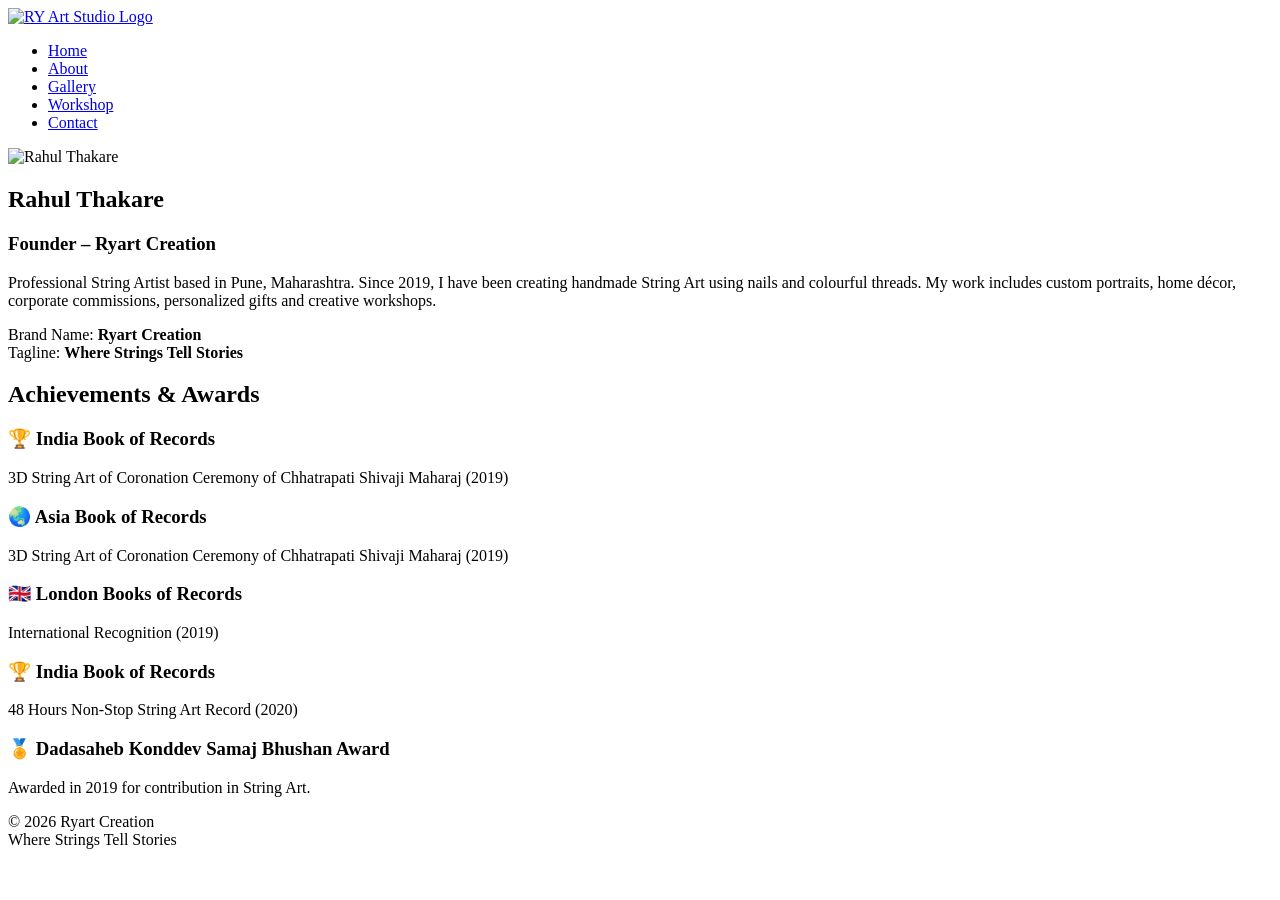
==== about.html @ 6159ca51 "Add files via upload Portfolio" ====
<!DOCTYPE html>
<html lang="en">

<head>

<meta charset="UTF-8">

<meta name="viewport" content="width=device-width, initial-scale=1.0">

<title>About | Ryart Creation</title>

<link rel="stylesheet" href="css/style.css">

<link rel="icon" type="image/png" href="images/favicon.png">

</head>

<body>

<nav>

<div class="logo">
    <a href="index.html">
        <img src="images/logo.png" alt="RY Art Studio Logo">
    </a>
</div>

<ul>

<li><a href="index.html">Home</a></li>

<li><a href="about.html">About</a></li>

<li><a href="gallery.html">Gallery</a></li>

<li><a href="workshop.html">Workshop</a></li>

<li><a href="contact.html">Contact</a></li>

</ul>

</nav>

<section class="about-page">

<div class="about-image">

<img src="images/rahul-about.jpg" alt="Rahul Thakare">

</div>

<div class="about-details">

<h1>Rahul Thakare</h1>

<h3>Founder – Ryart Creation</h3>

<p>

Professional String Artist based in Pune, Maharashtra.

Since 2019, I have been creating handmade String Art using nails and colourful threads.

My work includes custom portraits, home décor, corporate commissions,

personalized gifts and creative workshops.

</p>

<p>

Brand Name:
<strong>Ryart Creation</strong>

<br>

Tagline:

<strong>Where Strings Tell Stories</strong>

</p>

</div>

</section>

<section class="achievements">

<h2>Achievements & Awards</h2>

<div class="achievement-container">

<div class="achievement-card">

<h3>🏆 India Book of Records</h3>

<p>

3D String Art of Coronation Ceremony of Chhatrapati Shivaji Maharaj (2019)

</p>

</div>

<div class="achievement-card">

<h3>🌏 Asia Book of Records</h3>

<p>

3D String Art of Coronation Ceremony of Chhatrapati Shivaji Maharaj (2019)

</p>

</div>

<div class="achievement-card">

<h3>🇬🇧 London Books of Records</h3>

<p>

International Recognition (2019)

</p>

</div>

<div class="achievement-card">

<h3>🏆 India Book of Records</h3>

<p>

48 Hours Non-Stop String Art Record (2020)

</p>

</div>

<div class="achievement-card">

<h3>🏅 Dadasaheb Konddev Samaj Bhushan Award</h3>

<p>

Awarded in 2019 for contribution in String Art.

</p>

</div>

</div>

</section>

<footer class="footer">

<p>

© 2026 Ryart Creation

<br>

Where Strings Tell Stories

</p>

</footer>

</body>

</html>
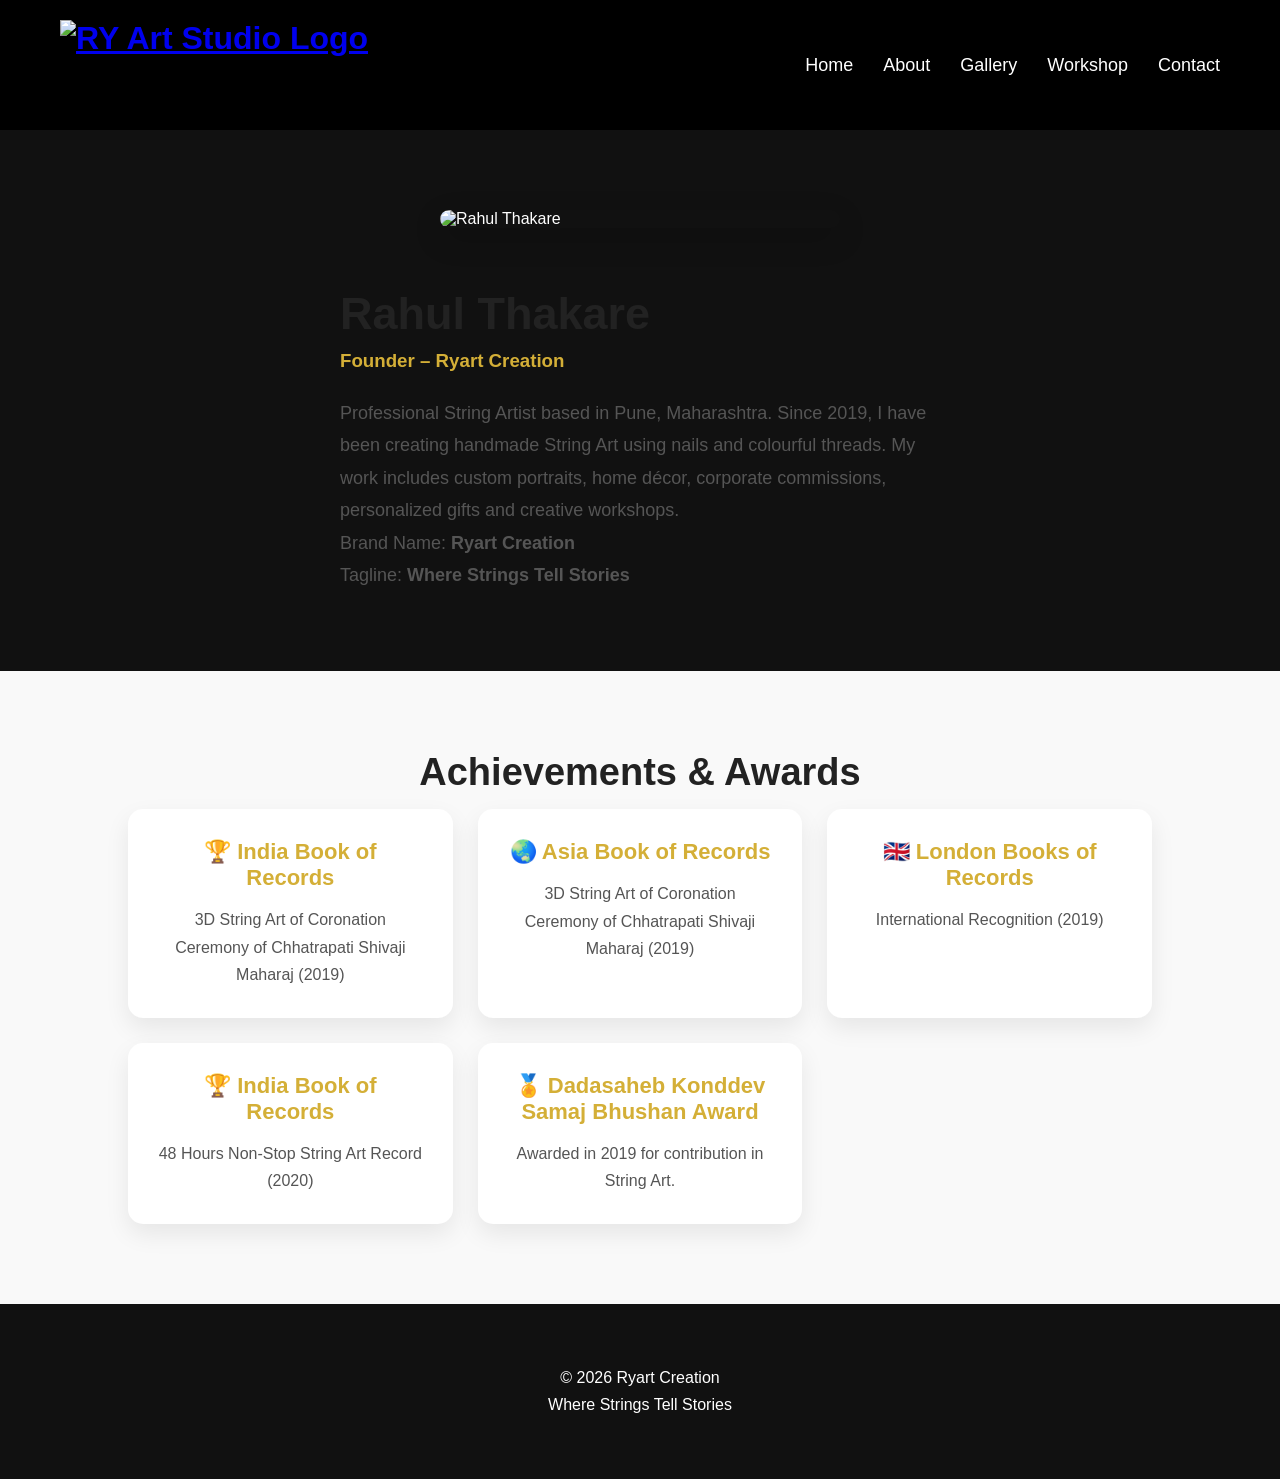
==== commit ea3359c2: "Update about.html" ====
--- a/about.html
+++ b/about.html
@@ -170,4 +170,4 @@
 
 </body>
 
-</html>+</html>
--- a/css/style.css
+++ b/css/style.css
@@ -0,0 +1,1207 @@
+/* RESET */
+*{
+    margin:0;
+    padding:0;
+    box-sizing:border-box;
+}
+
+/* BODY */
+body{
+    font-family: Arial, Helvetica, sans-serif;
+    background:#111;
+    color:#fff;
+}
+
+img{
+    max-width:100%;
+    height:auto;
+    display:block;
+}
+
+/* NAVBAR */
+nav{
+    display:flex;
+    justify-content:space-between;
+    align-items:center;
+    padding:20px 60px;
+    background:#000;
+}
+
+.logo{
+    font-size:32px;
+    font-weight:bold;
+    color:gold;
+}
+
+nav ul{
+    display:flex;
+    list-style:none;
+    gap:30px;
+}
+
+nav ul li a{
+    color:white;
+    text-decoration:none;
+    font-size:18px;
+    transition:0.3s;
+}
+
+nav ul li a:hover{
+    color:gold;
+}
+
+
+.btn{
+    display:inline-block;
+    padding:14px 35px;
+    margin:15px;
+    background:#ff9800;
+    color:white;
+    text-decoration:none;
+    border-radius:30px;
+    font-weight:bold;
+    transition:0.3s;
+}
+
+.btn:hover{
+    background:white;
+    color:#ff9800;
+}
+
+.btn2{
+    background:white;
+    color:#222;
+}
+
+.btn2:hover{
+    background:#ff9800;
+    color:white;
+
+}
+/* Gallery */
+
+.gallery{
+    padding:60px 8%;
+    background:#f8f8f8;
+    text-align:center;
+}
+
+.gallery h2{
+    font-size:36px;
+    margin-bottom:40px;
+    color:#222;
+}
+
+.gallery-container{
+    display:grid;
+    grid-template-columns:repeat(auto-fit,minmax(280px,1fr));
+    gap:25px;
+}
+
+.gallery-item{
+    overflow:hidden;
+    border-radius:12px;
+    box-shadow:0 5px 15px rgba(0,0,0,.2);
+}
+
+.gallery-item img{
+    width:100%;
+    height:320px;
+    object-fit:cover;
+    transition:.4s;
+}
+
+.gallery-item img:hover{
+    transform:scale(1.08);
+}
+.gallery-info{
+    padding:15px;
+    background:#fff;
+    text-align:center;
+}
+
+.gallery-info h3{
+    margin-bottom:8px;
+    color:#222;
+}
+
+.gallery-info p{
+    color:#666;
+    font-size:15px;
+}
+/* Why Choose Us */
+
+.why-us{
+    padding:70px 8%;
+    background:#f8f8f8;
+    text-align:center;
+}
+
+.why-us h2{
+    font-size:38px;
+    margin-bottom:40px;
+    color:#222;
+}
+
+.why-container{
+    display:grid;
+    grid-template-columns:repeat(auto-fit,minmax(250px,1fr));
+    gap:25px;
+}
+
+.why-box{
+    background:#fff;
+    padding:30px 20px;
+    border-radius:15px;
+    box-shadow:0 5px 15px rgba(0,0,0,0.15);
+    transition:.3s;
+}
+
+.why-box:hover{
+    transform:translateY(-8px);
+}
+
+.why-box h3{
+    margin-bottom:15px;
+    color:#d4a017;
+}
+
+.why-box p{
+    color:#555;
+    line-height:1.6;
+}
+
+/* CONTACT SECTION */
+
+.contact{
+    padding:80px 10%;
+    background:#111827;
+    color:white;
+}
+
+.contact h2{
+    text-align:center;
+    font-size:42px;
+    margin-bottom:20px;
+}
+
+.contact> .container>p{
+    text-align:center;
+    max-width:700px;
+    margin:auto;
+    margin-bottom:50px;
+    color:#ddd;
+}
+
+.contact-container{
+    display:grid;
+    grid-template-columns:1fr 1fr;
+    gap:50px;
+}
+
+.contact-info h3{
+    font-size:30px;
+    margin-bottom:25px;
+    color:#f4b942;
+}
+
+.contact-info p{
+    margin:18px 0;
+    font-size:18px;
+}
+
+.contact-form input,
+.contact-form textarea{
+
+    width:100%;
+    padding:15px;
+    margin-bottom:20px;
+    border:none;
+    border-radius:8px;
+    font-size:16px;
+}
+
+.contact-form textarea{
+    resize:none;
+}
+
+.contact-form button{
+
+    background:#f4b942;
+    color:white;
+    border:none;
+    padding:15px 35px;
+    border-radius:30px;
+    font-size:18px;
+    cursor:pointer;
+    transition:.4s;
+
+}
+
+.contact-form button:hover{
+
+    background:white;
+    color:#111;
+
+}
+
+/* ABOUT SECTION */
+
+.about{
+    padding:80px 10%;
+    background:#f8f8f8;
+    text-align:center;
+}
+
+.about h2{
+    font-size:36px;
+    color:#222;
+    margin-bottom:25px;
+}
+
+.about p{
+    max-width:900px;
+    margin:auto;
+    font-size:18px;
+    line-height:1.8;
+    color:#555;
+}
+
+/* WhatsApp Floating Button */
+
+.whatsapp-float{
+
+    position:fixed;
+
+    width:60px;
+
+    height:60px;
+
+    bottom:25px;
+
+    right:25px;
+
+    z-index:999;
+
+}
+
+.whatsapp-float img{
+
+    width:100%;
+
+    border-radius:50%;
+
+    box-shadow:0 4px 10px rgba(0,0,0,.3);
+
+    transition:.3s;
+
+}
+
+.whatsapp-float img:hover{
+
+    transform:scale(1.1);
+
+}
+/* ===== LIGHTBOX ===== */
+
+.lightbox{
+    display:none;
+    position:fixed;
+    top:0;
+    left:0;
+    width:100%;
+    height:100%;
+    background:rgba(0,0,0,0.9);
+    justify-content:center;
+    align-items:center;
+    z-index:9999;
+}
+
+.lightbox-content{
+    max-width:90%;
+    max-height:85%;
+    border-radius:10px;
+}
+
+.gallery-item img{
+    cursor:pointer;
+}
+
+/* Close Button */
+
+.close{
+    position:absolute;
+    top:20px;
+    right:30px;
+    color:white;
+    font-size:45px;
+    cursor:pointer;
+    font-weight:bold;
+}
+
+/* Next & Previous */
+
+.prev,
+.next{
+    position:absolute;
+    top:50%;
+    transform:translateY(-50%);
+    color:white;
+    font-size:50px;
+    font-weight:bold;
+    cursor:pointer;
+    padding:15px;
+    user-select:none;
+}
+
+.prev{
+    left:20px;
+}
+
+.next{
+    right:20px;
+}
+
+.prev:hover,
+.next:hover,
+.close:hover{
+    color:#FFD700;
+}
+/* ===== FOOTER ===== */
+
+.footer{
+    background:#111;
+    color:#fff;
+    padding:50px 20px;
+    text-align:center;
+}
+
+.footer h2{
+    color:#FFD700;
+    margin-bottom:10px;
+}
+
+.footer p{
+    margin:10px 0;
+    line-height:1.7;
+}
+
+.footer-contact a{
+    color:#fff;
+    text-decoration:none;
+}
+
+.footer-social{
+    margin:25px 0;
+}
+
+.footer-social a{
+    color:#FFD700;
+    text-decoration:none;
+    margin:0 12px;
+    font-weight:bold;
+    transition:0.3s;
+}
+
+.footer-social a:hover{
+    color:#ffffff;
+}
+
+.footer hr{
+    border:0;
+    height:1px;
+    background:#444;
+    margin:25px auto;
+    width:80%;
+}
+
+.copyright{
+    font-size:14px;
+    color:#bbb;
+}
+/* =========================
+   HERO SLIDER
+========================= */
+
+.hero{
+    position:relative;
+    width:100%;
+    height:100vh;
+    overflow:hidden;
+}
+
+.slides{
+    width:100%;
+    height:100%;
+    position:absolute;
+}
+
+.slide{
+    position:absolute;
+    width:100%;
+    height:100%;
+    object-fit:cover;
+    opacity:0;
+    transition:opacity 1s ease-in-out;
+}
+
+.slide.active{
+    opacity:1;
+}
+
+.hero-overlay{
+    position:absolute;
+    top:0;
+    left:0;
+    width:100%;
+    height:100%;
+    background:rgba(0,0,0,0.45);
+}
+
+.hero-content{
+    position:relative;
+    z-index:2;
+    height:100%;
+    display:flex;
+    flex-direction:column;
+    justify-content:center;
+    align-items:center;
+    text-align:center;
+    color:#fff;
+    padding:20px;
+}
+
+.hero-content h1{
+    font-size:55px;
+    margin-bottom:20px;
+}
+
+.hero-content p{
+    font-size:22px;
+    max-width:700px;
+    margin-bottom:35px;
+    line-height:1.6;
+}
+
+.hero-content .btn{
+    display:inline-block;
+    padding:14px 32px;
+    margin:10px;
+    background:#FFD700;
+    color:#000;
+    text-decoration:none;
+    border-radius:30px;
+    font-weight:bold;
+    transition:0.3s;
+}
+
+.hero-content .btn:hover{
+    background:#fff;
+    transform:scale(1.05);
+}
+
+.btn2{
+    background:transparent !important;
+    border:2px solid #FFD700;
+    color:#FFD700 !important;
+}
+
+.btn2:hover{
+    background:#FFD700 !important;
+    color:#000 !important;
+}
+
+@media(max-width:768px){
+
+    .hero-content h1{
+        font-size:36px;
+    }
+
+    .hero-content p{
+        font-size:18px;
+    }
+
+}
+/* =========================
+   TESTIMONIALS
+========================= */
+
+.testimonials{
+    padding:80px 10%;
+    background:#f8f8f8;
+    text-align:center;
+}
+
+.testimonials h2{
+    font-size:38px;
+    color:#222;
+    margin-bottom:50px;
+}
+
+.testimonial-container{
+    display:grid;
+    grid-template-columns:repeat(auto-fit,minmax(280px,1fr));
+    gap:30px;
+}
+
+.testimonial-card{
+    background:#fff;
+    padding:30px;
+    border-radius:15px;
+    box-shadow:0 5px 15px rgba(0,0,0,0.1);
+    transition:0.3s;
+}
+
+.testimonial-card:hover{
+    transform:translateY(-10px);
+}
+
+.testimonial-card p{
+    font-size:17px;
+    line-height:1.8;
+    color:#555;
+}
+
+.testimonial-card h3{
+    margin-top:20px;
+    color:#b8860b;
+}
+
+/*==========================
+   ACHIEVEMENTS SECTION
+==========================*/
+
+.achievements{
+    padding:80px 10%;
+    background:#f9f9f9;
+    text-align:center;
+}
+
+.achievements h2{
+    font-size:38px;
+    color:#222;
+    margin-bottom:15px;
+}
+
+.achievement-text{
+    color:#666;
+    font-size:18px;
+    margin-bottom:45px;
+}
+
+.achievement-container{
+    display:grid;
+    grid-template-columns:repeat(auto-fit,minmax(280px,1fr));
+    gap:25px;
+}
+
+.achievement-card{
+    background:#fff;
+    padding:30px;
+    border-radius:15px;
+    box-shadow:0 10px 25px rgba(0,0,0,.08);
+    transition:.3s;
+}
+
+.achievement-card:hover{
+    transform:translateY(-8px);
+}
+
+.achievement-card h3{
+    color:#d4af37;
+    margin-bottom:15px;
+    font-size:22px;
+}
+
+.achievement-card p{
+    color:#555;
+    line-height:1.7;
+}
+/* ABOUT PAGE */
+
+.about-page{
+
+display:flex;
+
+justify-content:center;
+
+align-items:center;
+
+gap:60px;
+
+padding:80px 10%;
+
+flex-wrap:wrap;
+
+}
+
+.about-image img{
+
+width:400px;
+
+border-radius:20px;
+
+box-shadow:0 10px 30px rgba(0,0,0,.2);
+
+}
+
+.about-details{
+
+max-width:600px;
+
+}
+
+.about-details h1{
+
+font-size:45px;
+
+color:#222;
+
+margin-bottom:10px;
+
+}
+
+.about-details h3{
+
+color:#d4af37;
+
+margin-bottom:25px;
+
+}
+
+.about-details p{
+
+font-size:18px;
+
+line-height:1.8;
+
+color:#555;
+
+}
+/*=========================================
+    SERVICES & WORKSHOPS PAGE
+=========================================*/
+
+/* Banner */
+
+.page-banner{
+    background:linear-gradient(rgba(0,0,0,.65),rgba(0,0,0,.65)),
+    url("../images/hero2.jpg") center/cover;
+    padding:120px 20px;
+    text-align:center;
+    color:#fff;
+}
+
+.page-banner h1{
+    font-size:48px;
+    margin-bottom:15px;
+}
+
+.page-banner p{
+    font-size:20px;
+    max-width:800px;
+    margin:auto;
+    line-height:1.7;
+}
+
+/* Services */
+
+.services{
+    padding:80px 10%;
+    background:#f9f9f9;
+    text-align:center;
+}
+
+.services h2{
+    font-size:40px;
+    color:#222;
+    margin-bottom:15px;
+}
+
+.service-text{
+    max-width:800px;
+    margin:0 auto 50px;
+    color:#666;
+    font-size:18px;
+    line-height:1.8;
+}
+
+.service-container{
+    display:grid;
+    grid-template-columns:repeat(auto-fit,minmax(280px,1fr));
+    gap:30px;
+}
+
+.service-box{
+    background:#fff;
+    padding:30px;
+    border-radius:15px;
+    box-shadow:0 10px 25px rgba(0,0,0,.08);
+    transition:.35s;
+}
+
+.service-box:hover{
+    transform:translateY(-10px);
+    box-shadow:0 18px 35px rgba(0,0,0,.18);
+}
+
+.service-box h3{
+    color:#d4af37;
+    margin-bottom:15px;
+    font-size:24px;
+}
+
+.service-box p{
+    color:#555;
+    line-height:1.8;
+}
+
+/* Workshop */
+
+.workshop{
+    padding:80px 10%;
+    background:#fff;
+    text-align:center;
+}
+
+.workshop h2{
+    font-size:40px;
+    color:#222;
+    margin-bottom:15px;
+}
+
+.workshop-text{
+    max-width:800px;
+    margin:0 auto 50px;
+    color:#666;
+    font-size:18px;
+    line-height:1.8;
+}
+
+.workshop-container{
+    display:grid;
+    grid-template-columns:repeat(auto-fit,minmax(260px,1fr));
+    gap:30px;
+}
+
+.workshop-card{
+    background:#f9f9f9;
+    padding:30px;
+    border-radius:15px;
+    box-shadow:0 8px 20px rgba(0,0,0,.08);
+    transition:.35s;
+}
+
+.workshop-card:hover{
+    transform:translateY(-10px);
+    background:#d4af37;
+    color:#fff;
+}
+
+.workshop-card:hover h3,
+.workshop-card:hover p{
+    color:#fff;
+}
+
+.workshop-card h3{
+    margin-bottom:15px;
+    color:#222;
+}
+
+.workshop-card p{
+    color:#666;
+    line-height:1.7;
+}
+
+.workshop-btn{
+    display:inline-block;
+    margin-top:50px;
+    background:#d4af37;
+    color:#fff;
+    padding:15px 35px;
+    text-decoration:none;
+    border-radius:50px;
+    transition:.3s;
+    font-weight:bold;
+}
+
+.workshop-btn:hover{
+    background:#222;
+}
+
+/* Mobile */
+
+@media(max-width:768px){
+
+.page-banner h1{
+    font-size:34px;
+}
+
+.page-banner p{
+    font-size:16px;
+}
+
+.services h2,
+.workshop h2{
+    font-size:30px;
+}
+
+}
+/* ==========================
+   CONTACT PAGE
+========================== */
+
+.contact-page{
+    padding:60px 8%;
+    display:grid;
+    grid-template-columns:1fr 1fr;
+    gap:30px;
+    align-items:start;
+    background:#f9f9f9;
+}
+
+.contact-info,
+.contact-form{
+    background:#fff;
+    padding:25px;
+    border-radius:15px;
+    box-shadow:0 10px 25px rgba(0,0,0,.08);
+    height:fit-content;
+}
+
+.contact-info h2,
+.contact-form h2{
+    margin-bottom:25px;
+    color:#222;
+}
+
+.contact-info p{
+    margin-bottom:18px;
+    line-height:1.7;
+    color:#555;
+}
+
+.contact-form form{
+    display:flex;
+    flex-direction:column;
+    gap:15px;
+}
+
+.contact-form input,
+.contact-form textarea{
+    width:100%;
+    padding:15px;
+    border:1px solid #ddd;
+    border-radius:8px;
+    font-size:16px;
+    box-sizing:border-box;
+}
+
+.contact-form textarea{
+    min-height:100px;
+    resize:vertical;
+}
+
+.contact-form button{
+    background:#d4af37;
+    color:#fff;
+    padding:15px;
+    border:none;
+    border-radius:8px;
+    font-size:18px;
+    cursor:pointer;
+    transition:.3s;
+}
+
+.contact-form button:hover{
+    background:#222;
+}
+
+/* ==========================
+   SOCIAL ICONS
+========================== */
+
+.social-icons{
+    margin-top:25px;
+    display:flex;
+    gap:15px;
+}
+
+.social-icons a{
+    width:50px;
+    height:50px;
+    background:#d4af37;
+    color:#fff;
+    display:flex;
+    justify-content:center;
+    align-items:center;
+    border-radius:50%;
+    font-size:20px;
+    text-decoration:none;
+    transition:.3s;
+}
+
+.social-icons a:hover{
+    background:#222;
+    transform:translateY(-5px);
+}
+
+/* ==========================
+   MAP
+========================== */
+
+.map-section{
+    padding:60px 8%;
+    background:#fff;
+    text-align:center;
+}
+
+.map-section h2{
+    margin-bottom:25px;
+    font-size:35px;
+}
+
+/* ==========================
+   WHATSAPP
+========================== */
+
+.whatsapp-float{
+    position:fixed;
+    bottom:25px;
+    right:25px;
+    width:60px;
+    height:60px;
+    background:#25D366;
+    color:#fff;
+    border-radius:50%;
+    display:flex;
+    justify-content:center;
+    align-items:center;
+    font-size:30px;
+    text-decoration:none;
+    box-shadow:0 10px 20px rgba(0,0,0,.25);
+    z-index:999;
+    transition:.3s;
+}
+
+.whatsapp-float:hover{
+    transform:scale(1.1);
+}
+
+/* ==========================
+   MOBILE
+========================== */
+
+@media(max-width:768px){
+
+.contact-page{
+    grid-template-columns:1fr;
+}
+
+}
+/* ===== LOGO ===== */
+
+.logo{
+    display:flex;
+    align-items:center;
+}
+
+.logo img{
+    height:90px;
+    width:auto;
+    display:block;
+    transition:0.3s ease;
+}
+
+.logo img:hover{
+    transform:scale(1.05);
+}
+/* ===== Mobile Navigation ===== */
+
+.menu-toggle{
+    display:none;
+    flex-direction:column;
+    cursor:pointer;
+}
+
+.menu-toggle span{
+    width:28px;
+    height:3px;
+    background:#fff;
+    margin:4px 0;
+    transition:0.3s;
+}
+
+.nav-links{
+    display:flex;
+    list-style:none;
+    gap:25px;
+    margin-left:auto;
+}
+
+@media(max-width:768px){
+
+nav{
+    position:relative;
+}
+
+.menu-toggle{
+    display:flex;
+}
+
+.nav-links{
+    display:flex;
+    flex-direction:column;
+    position:absolute;
+    top:100%;
+    left:0;
+    width:100%;
+    background:#111;
+    text-align:center;
+
+    max-height:0;
+    overflow:hidden;
+
+    transition:max-height .4s ease;
+}
+
+.nav-links.active{
+    max-height:500px;
+
+}
+
+.nav-links.active{
+    max-height:400px;
+}
+
+.nav-links li{
+    padding:15px 0;
+}
+
+}
+    
+    /* ===================================
+   MOBILE RESPONSIVE
+=================================== */
+
+@media screen and (max-width:768px){
+
+    /* Navbar */
+    nav{
+        padding:15px 20px;
+    }
+
+    .logo img{
+        height:60px;
+    }
+
+    /* Hero */
+    .hero{
+        height:85vh;
+    }
+
+    .hero-content{
+        padding:20px;
+    }
+
+    .hero-content h1{
+        font-size:32px;
+        line-height:1.2;
+    }
+
+    .hero-content p{
+        font-size:16px;
+        line-height:1.6;
+    }
+
+    .btn{
+        display:block;
+        width:100%;
+        max-width:260px;
+        margin:10px auto;
+        text-align:center;
+    }
+
+    /* Sections */
+
+    .about,
+    .gallery,
+    .services,
+    .workshop,
+    .contact,
+    .testimonials,
+    .achievements{
+        padding:60px 20px;
+    }
+
+    /* Grid */
+
+    .gallery-container,
+    .why-container,
+    .service-container,
+    .workshop-container,
+    .testimonial-container,
+    .achievement-container{
+        grid-template-columns:1fr;
+    }
+
+    /* Contact */
+
+    .contact-container,
+    .contact-page{
+        grid-template-columns:1fr;
+    }
+
+    iframe{
+        width:100%;
+        height:300px;
+    }
+
+    /* Footer */
+
+    .footer{
+        padding:40px 20px;
+    }
+
+    .footer-social{
+        display:flex;
+        justify-content:center;
+        flex-wrap:wrap;
+        gap:15px;
+    }
+
+}
+
+/* ==========================
+   MOBILE HERO
+========================== */
+
+@media (max-width:768px){
+
+    .hero{
+        height:80vh;
+    }
+
+    .hero-content{
+        padding:20px;
+    }
+
+    .hero-content h1{
+        font-size:30px;
+        line-height:1.3;
+        margin-bottom:15px;
+    }
+
+    .hero-content p{
+        font-size:16px;
+        line-height:1.6;
+        margin-bottom:25px;
+    }
+
+    .hero-content .btn{
+        display:block;
+        width:220px;
+        margin:10px auto;
+    }
+
+}
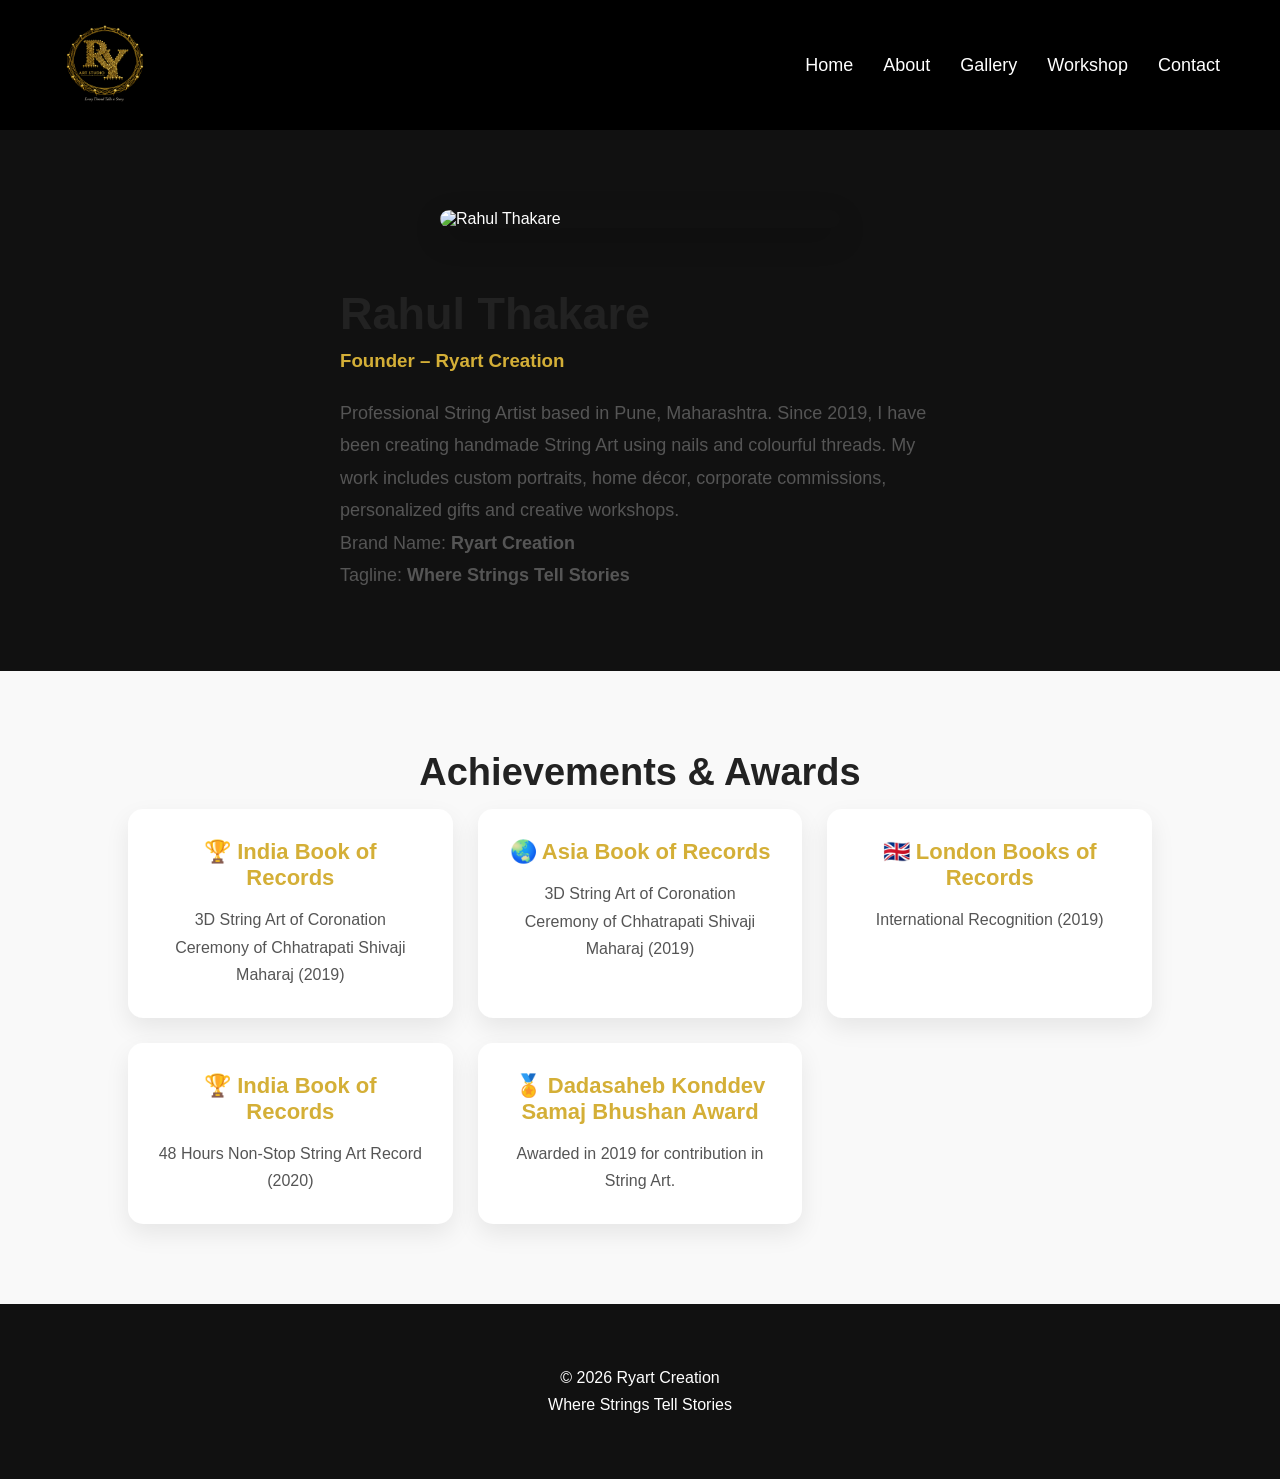
==== commit 59dd8cf1: "Update about.html" ====
--- a/about.html
+++ b/about.html
@@ -21,7 +21,7 @@
 
 <div class="logo">
     <a href="index.html">
-        <img src="images/logo.png" alt="RY Art Studio Logo">
+        <img src="logo.png" alt="RY Art Studio Logo">
     </a>
 </div>
 
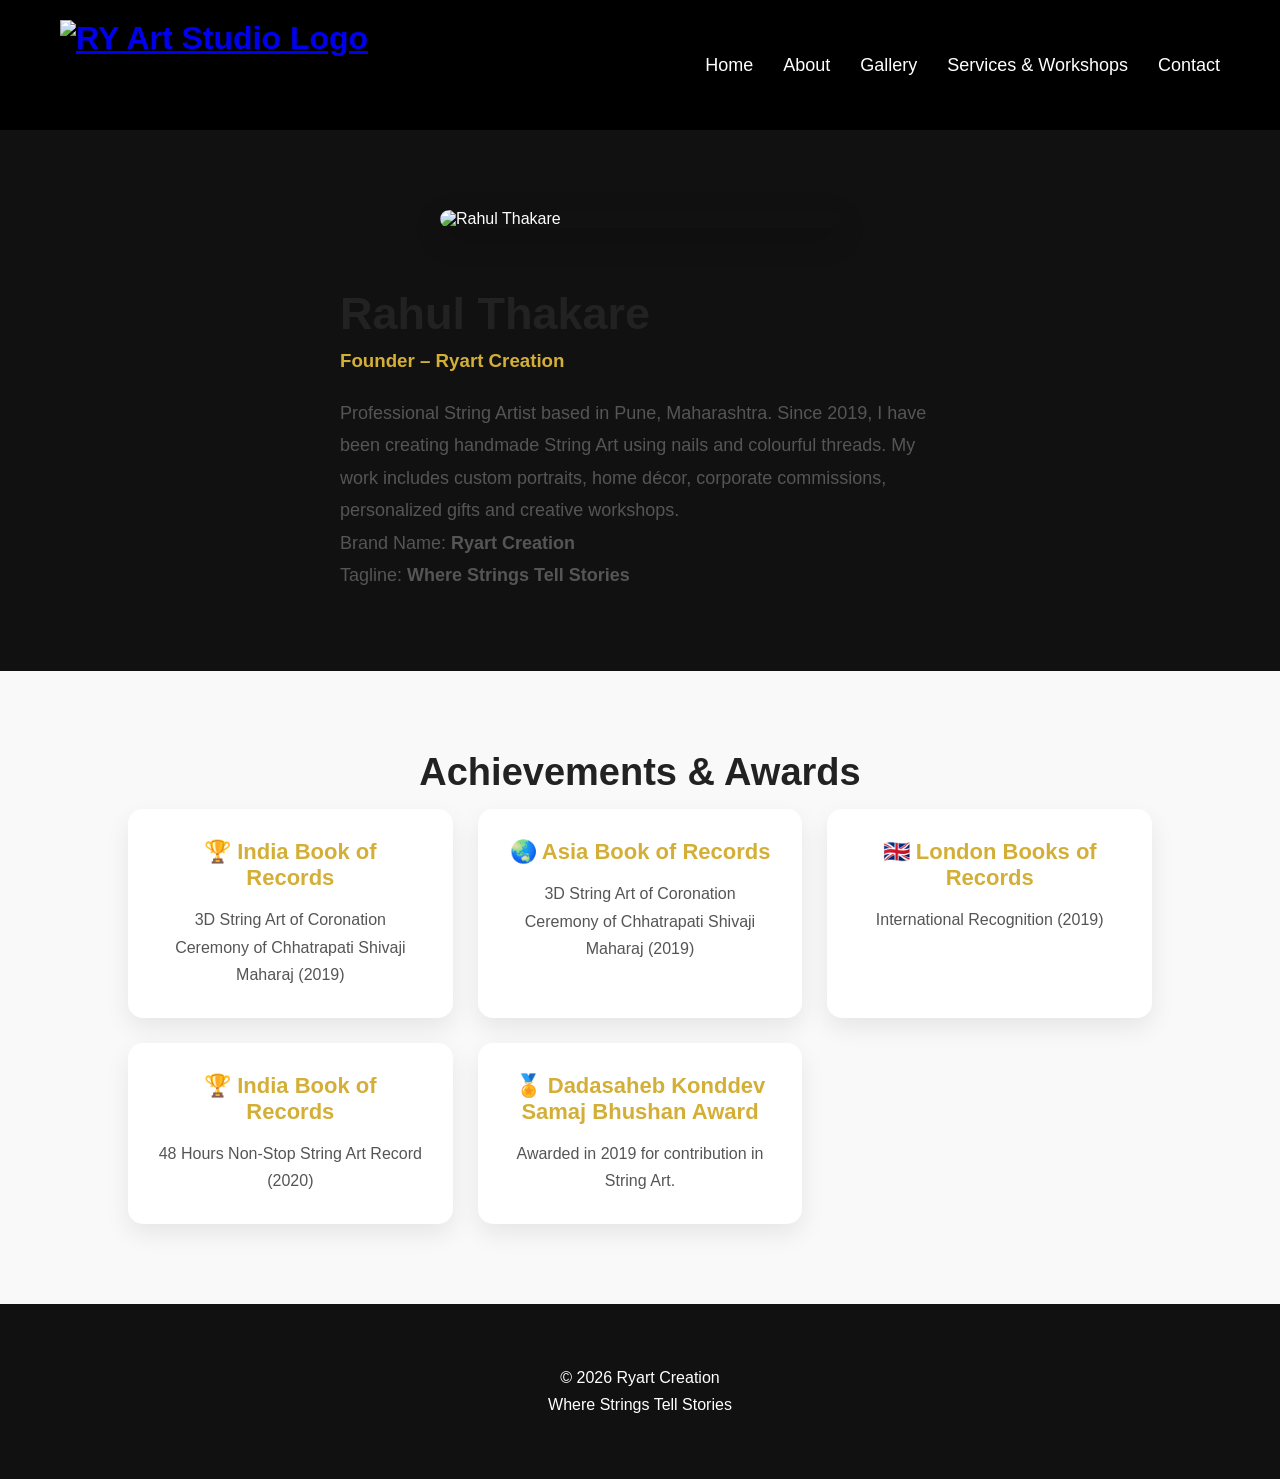
==== commit a3ef6905: "Update about.html" ====
--- a/about.html
+++ b/about.html
@@ -21,11 +21,17 @@
 
 <div class="logo">
     <a href="index.html">
-        <img src="logo.png" alt="RY Art Studio Logo">
+        <img src="images/logo.png" alt="RY Art Studio Logo">
     </a>
 </div>
 
-<ul>
+<div class="hamburger" onclick="document.getElementById('navMenu').classList.toggle('active')">
+    <span></span>
+    <span></span>
+    <span></span>
+</div>
+
+<ul id="navMenu">
 
 <li><a href="index.html">Home</a></li>
 
@@ -33,7 +39,7 @@
 
 <li><a href="gallery.html">Gallery</a></li>
 
-<li><a href="workshop.html">Workshop</a></li>
+<li><a href="services.html">Services & Workshops</a></li>
 
 <li><a href="contact.html">Contact</a></li>
 
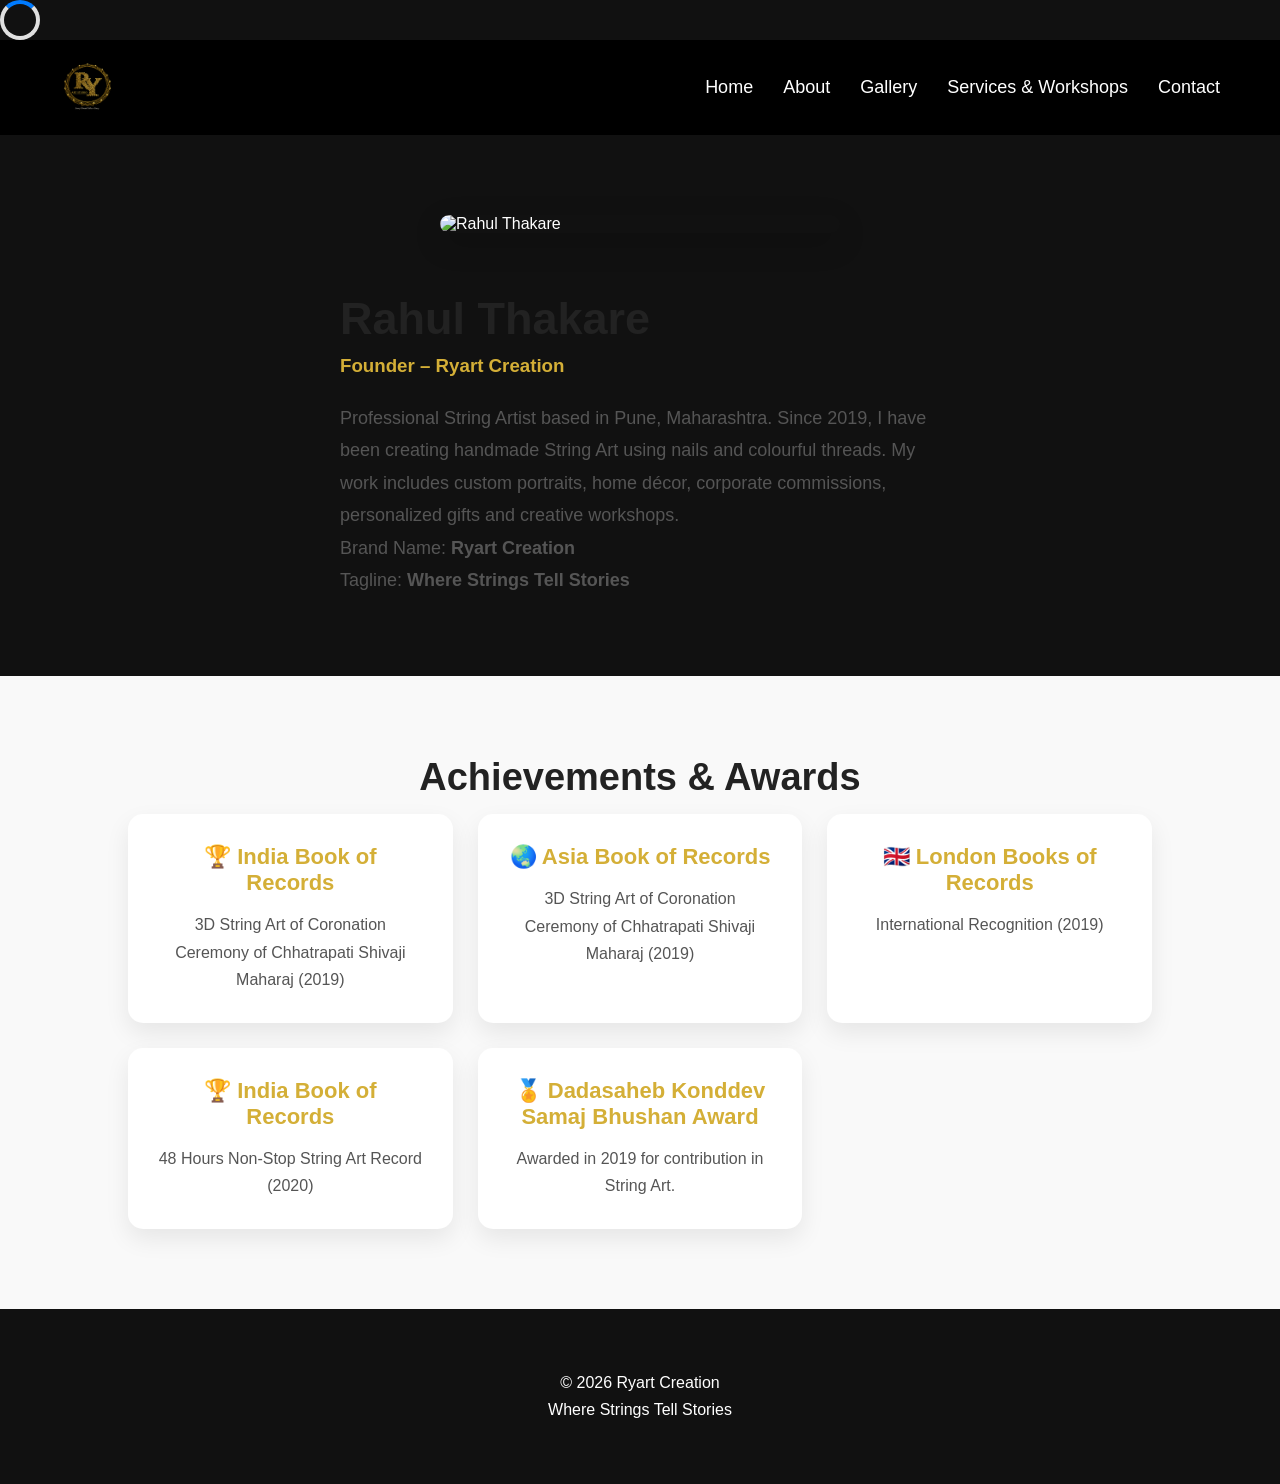
==== commit 5dff645d: "Update about.html" ====
--- a/about.html
+++ b/about.html
@@ -16,7 +16,7 @@
 </head>
 
 <body>
-
+<div class="throbber"></div>
 <nav>
 
 <div class="logo">
--- a/css/style.css
+++ b/css/style.css
@@ -25,12 +25,6 @@
     align-items:center;
     padding:20px 60px;
     background:#000;
-}
-
-.logo{
-    font-size:32px;
-    font-weight:bold;
-    color:gold;
 }
 
 nav ul{
@@ -434,10 +428,14 @@
     width:100%;
     height:100%;
     position:absolute;
+    top:0;
+    left:0;
 }
 
 .slide{
     position:absolute;
+    top:0;
+    left:0;
     width:100%;
     height:100%;
     object-fit:cover;
@@ -1007,8 +1005,9 @@
 }
 
 .logo img{
-    height:90px;
+    height:55px;
     width:auto;
+    max-width:220px;
     display:block;
     transition:0.3s ease;
 }
@@ -1092,7 +1091,8 @@
     }
 
     .logo img{
-        height:60px;
+        height:40px;
+        max-width:160px;
     }
 
     /* Hero */
@@ -1205,3 +1205,17 @@
     }
 
 }
+
+.throbber {
+  width: 40px;
+  height: 40px;
+  border: 4px solid #e0e0e0;
+  border-top: 4px solid #007bff;
+  border-radius: 50%;
+  animation: spin 1s linear infinite;
+}
+
+@keyframes spin {
+  0% { transform: rotate(0deg); }
+  100% { transform: rotate(360deg); }
+}
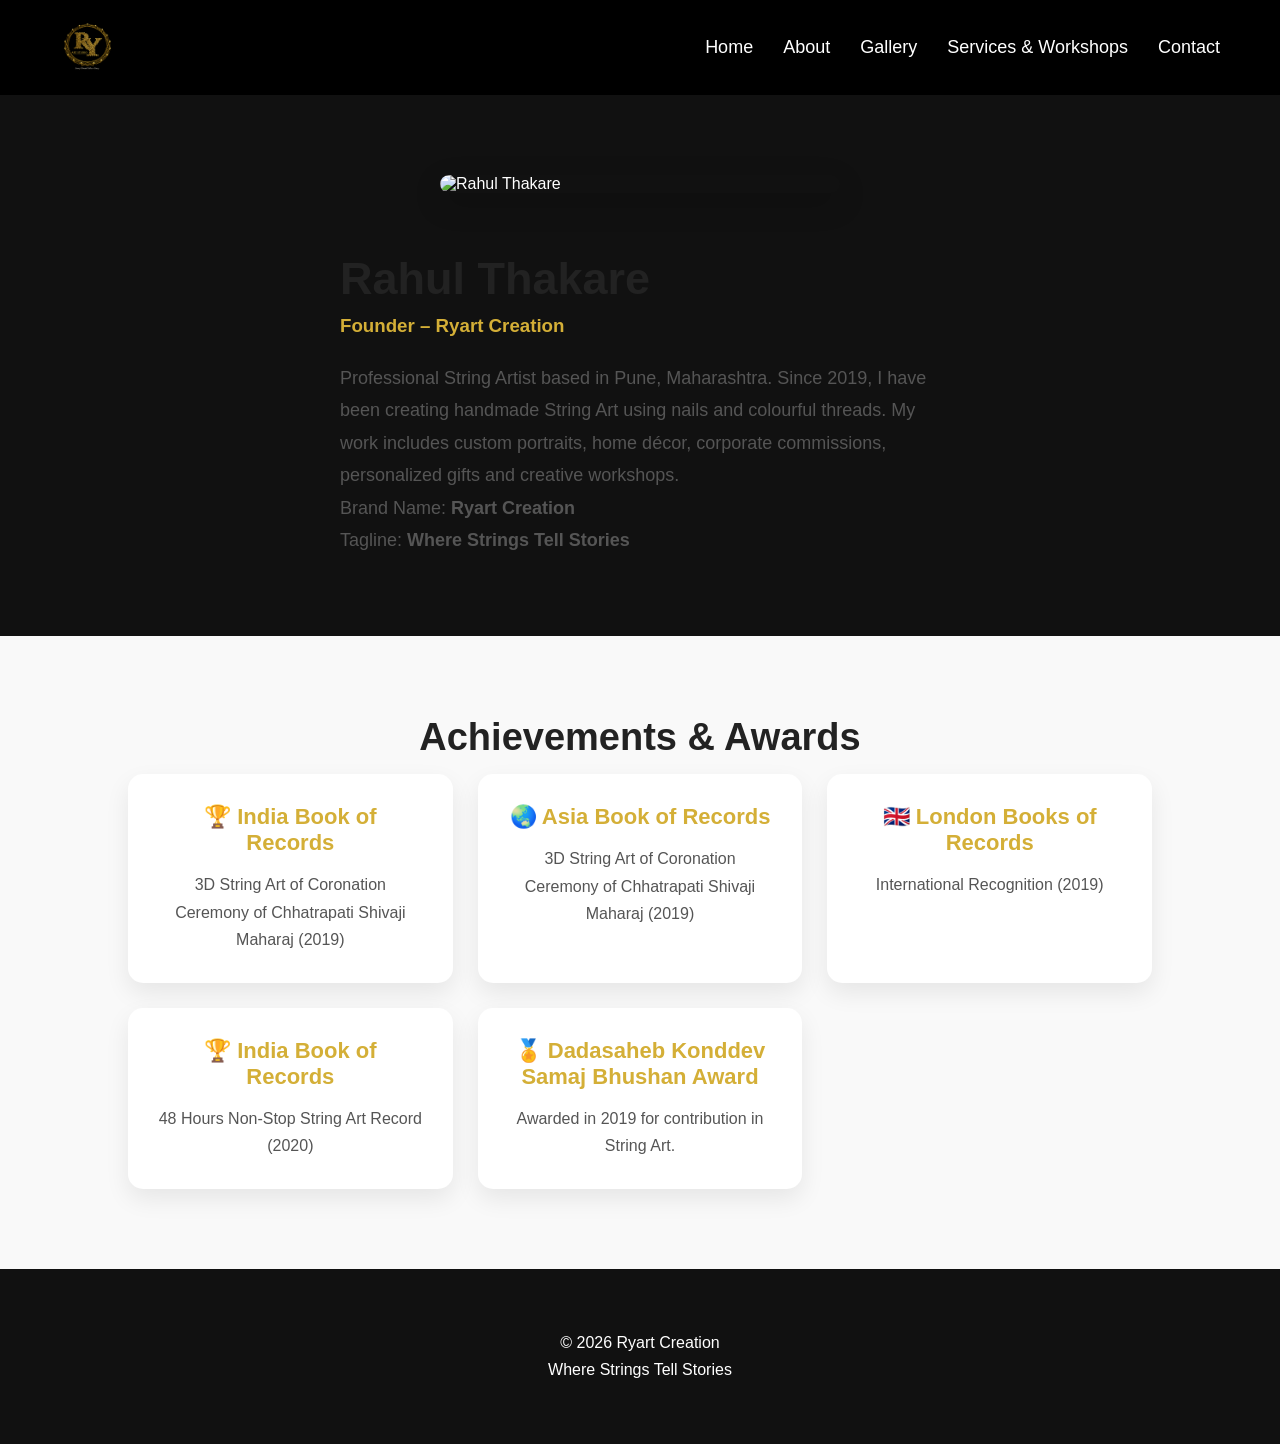
==== commit 21183735: "Update about.html" ====
--- a/about.html
+++ b/about.html
@@ -16,7 +16,7 @@
 </head>
 
 <body>
-<div class="throbber"></div>
+
 <nav>
 
 <div class="logo">
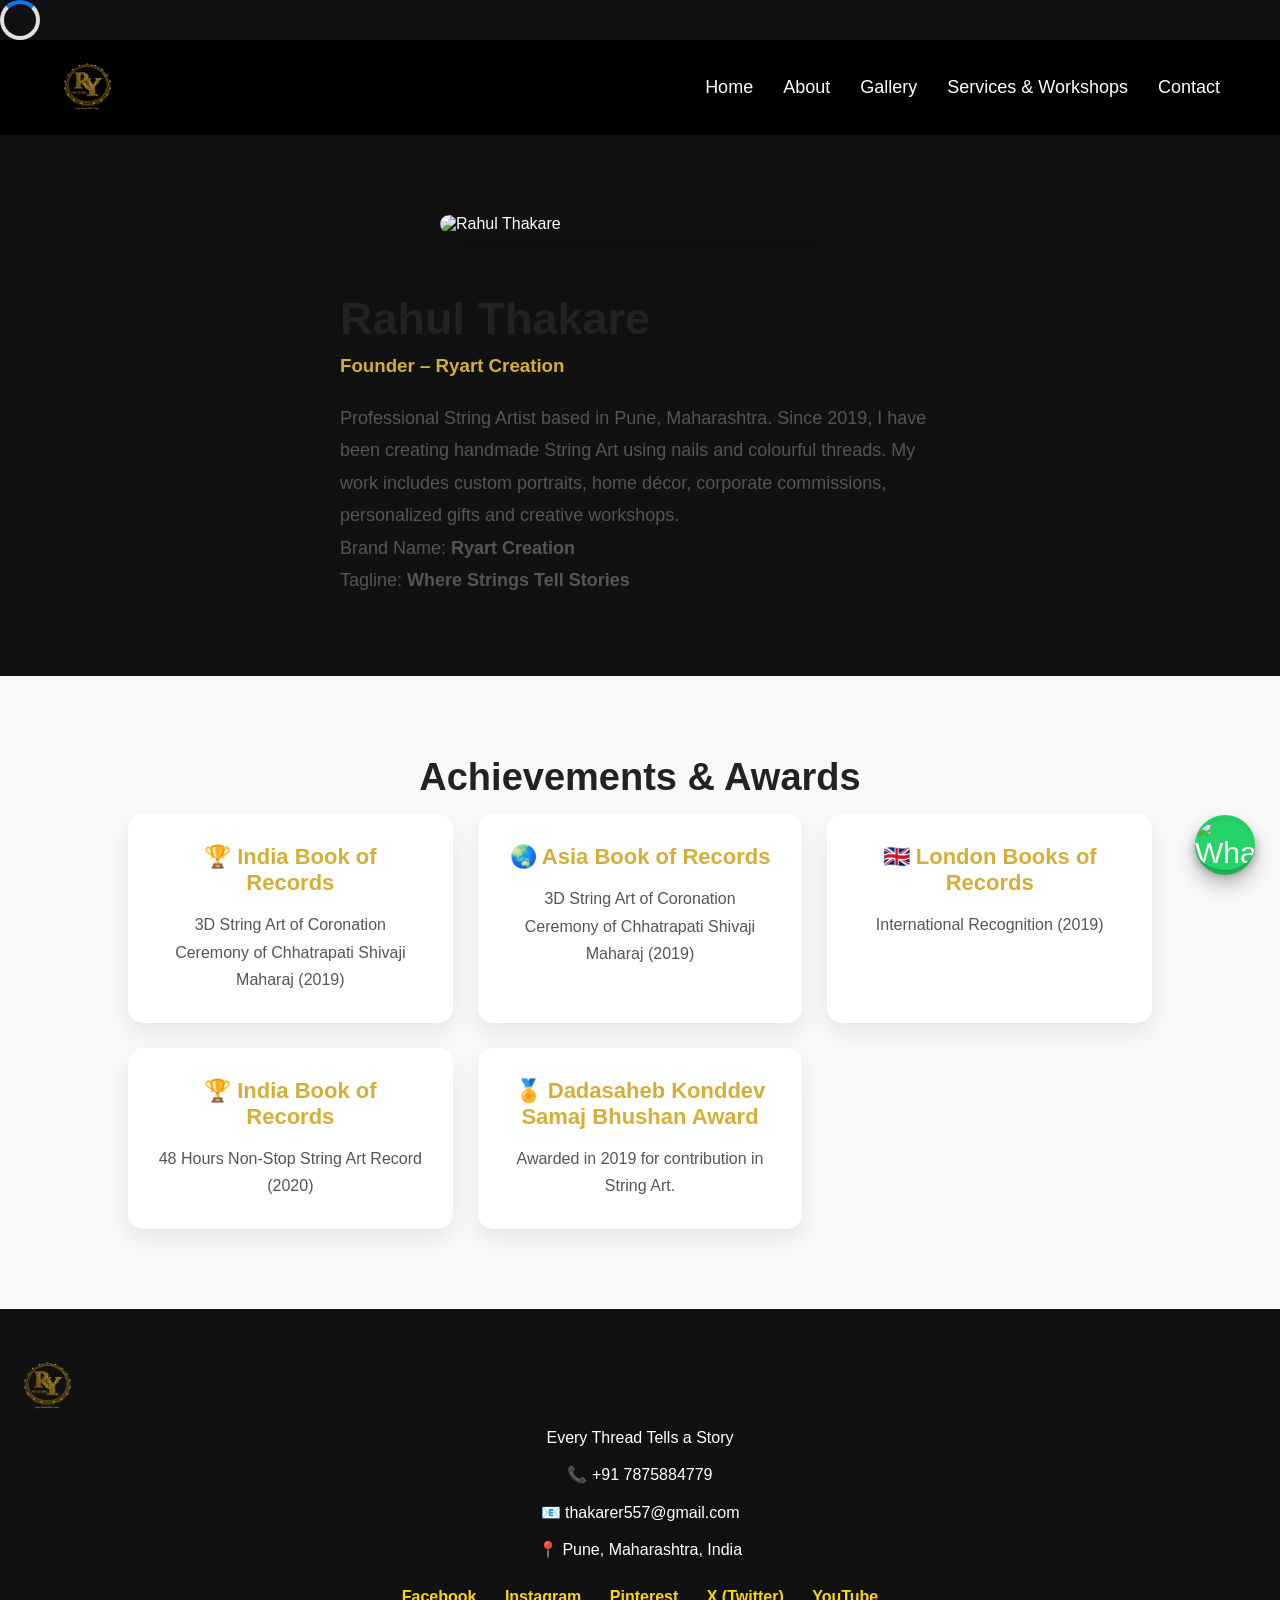
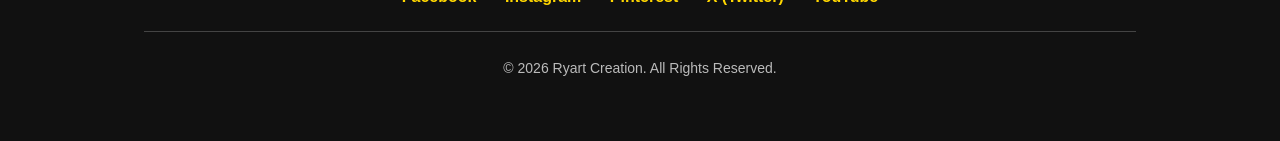
==== commit 0baedf17: "Update about.html" ====
--- a/about.html
+++ b/about.html
@@ -7,7 +7,20 @@
 
 <meta name="viewport" content="width=device-width, initial-scale=1.0">
 
-<title>About | Ryart Creation</title>
+<title>About Rahul Thakare | Ryart Creation - String Art Artist in Pune</title>
+
+<meta name="description" content="Meet Rahul Thakare, founder of Ryart Creation - a Pune-based national record-holding String Artist creating handmade portraits, wall décor and corporate art since 2019.">
+
+<meta name="keywords" content="Rahul Thakare, Ryart Creation, About String Artist, Pune String Art, National Record String Art">
+
+<meta name="author" content="Rahul Thakare">
+
+<meta name="robots" content="index, follow">
+
+<meta property="og:title" content="About Rahul Thakare | Ryart Creation">
+<meta property="og:description" content="Pune-based national record-holding String Artist - handmade portraits, wall décor, corporate art and workshops.">
+<meta property="og:image" content="images/logo.png">
+<meta property="og:type" content="website">
 
 <link rel="stylesheet" href="css/style.css">
 
@@ -16,6 +29,10 @@
 </head>
 
 <body>
+
+<div class="page-loader" id="pageLoader">
+    <div class="throbber"></div>
+</div>
 
 <nav>
 
@@ -25,7 +42,7 @@
     </a>
 </div>
 
-<div class="hamburger" onclick="document.getElementById('navMenu').classList.toggle('active')">
+<div class="hamburger">
     <span></span>
     <span></span>
     <span></span>
@@ -162,18 +179,52 @@
 
 <footer class="footer">
 
-<p>
-
-© 2026 Ryart Creation
-
-<br>
-
-Where Strings Tell Stories
-
-</p>
+    <div class="footer-content">
+
+        <div class="logo">
+            <a href="index.html">
+                <img src="images/logo.png" alt="RY Art Studio Logo">
+            </a>
+        </div>
+
+        <p>Every Thread Tells a Story</p>
+
+        <div class="footer-contact">
+
+            <p>📞 +91 7875884779</p>
+
+            <p>📧 <a href="mailto:thakarer557@gmail.com">thakarer557@gmail.com</a></p>
+
+            <p>📍 Pune, Maharashtra, India</p>
+
+        </div>
+
+        <div class="footer-social">
+
+            <a href="https://www.facebook.com/rahul.thakre.129357/" target="_blank">Facebook</a>
+            <a href="https://www.instagram.com/rahul_ryart.puneartist/?hl=en" target="_blank">Instagram</a>
+            <a href="https://in.pinterest.com/rahulthakare20/" target="_blank">Pinterest</a>
+            <a href="https://x.com/ryart_stringart" target="_blank">X (Twitter)</a>
+            <a href="https://www.youtube.com/@rahulthakare29" target="_blank">YouTube</a>
+
+        </div>
+
+        <hr>
+
+        <p class="copyright">
+            © 2026 Ryart Creation. All Rights Reserved.
+        </p>
+
+    </div>
 
 </footer>
 
+<a href="https://wa.me/917875884779" class="whatsapp-float" target="_blank">
+    <img src="https://cdn-icons-png.flaticon.com/512/733/733585.png" alt="WhatsApp">
+</a>
+
+<script src="js/script.js"></script>
+
 </body>
 
 </html>
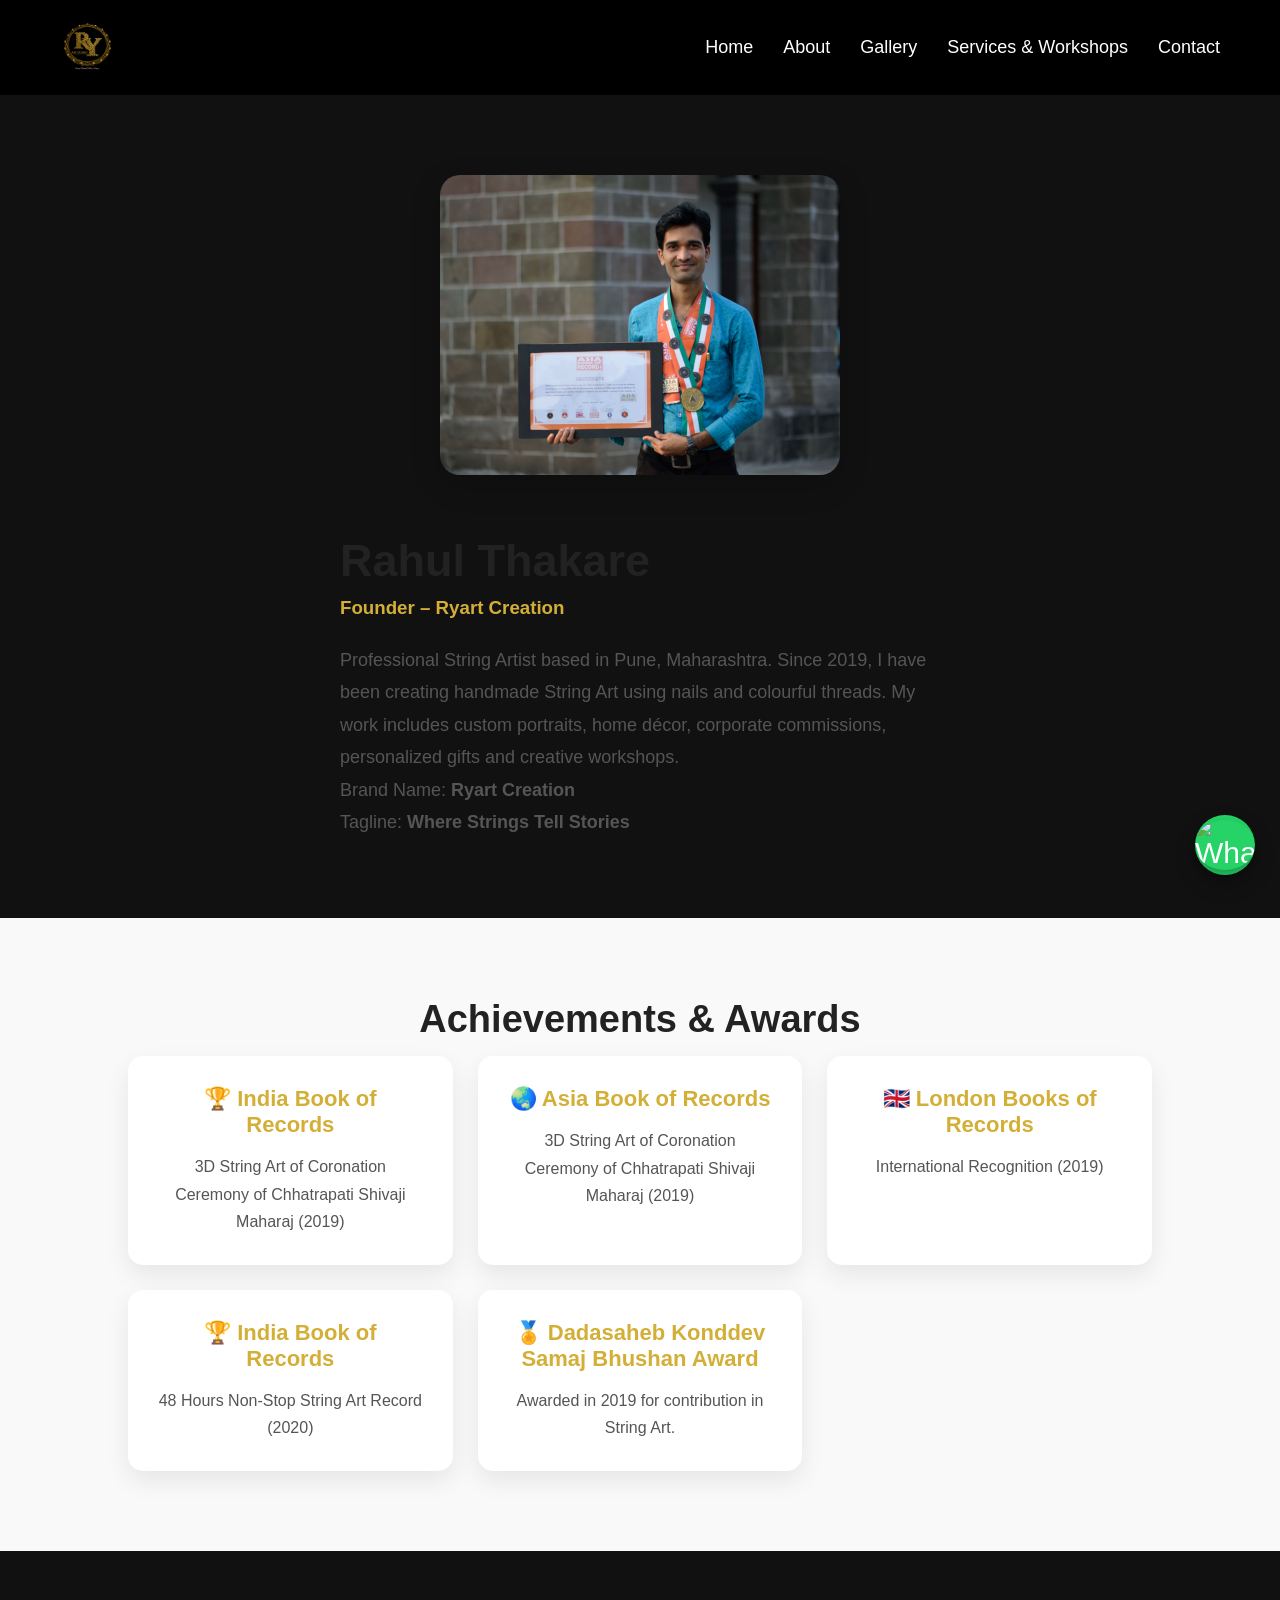
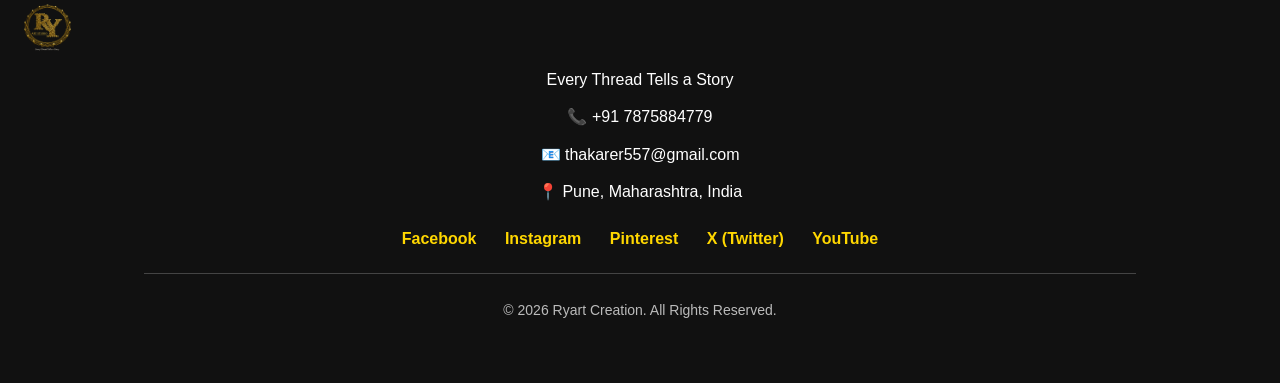
==== commit ce835c46: "Update about.html" ====
--- a/about.html
+++ b/about.html
@@ -68,7 +68,7 @@
 
 <div class="about-image">
 
-<img src="images/rahul-about.jpg" alt="Rahul Thakare">
+<img src="images/rahul-about.jpeg" alt="Rahul Thakare">
 
 </div>
 
--- a/css/style.css
+++ b/css/style.css
@@ -42,6 +42,56 @@
 
 nav ul li a:hover{
     color:gold;
+}
+
+/* ===== Hamburger (mobile menu button used across pages) ===== */
+.hamburger{
+    display:none;
+    flex-direction:column;
+    gap:5px;
+    cursor:pointer;
+    z-index:1001;
+}
+
+.hamburger span{
+    width:28px;
+    height:3px;
+    background:#fff;
+    transition:0.3s;
+}
+
+@media(max-width:768px){
+
+    .hamburger{
+        display:flex;
+    }
+
+    nav ul{
+        display:none;
+        flex-direction:column;
+        position:absolute;
+        top:100%;
+        left:0;
+        width:100%;
+        background:#111;
+        text-align:center;
+        gap:0;
+        padding:0;
+    }
+
+    nav ul.active{
+        display:flex;
+    }
+
+    nav ul li{
+        padding:15px 0;
+        border-top:1px solid rgba(255,255,255,.08);
+    }
+
+    nav{
+        position:relative;
+        flex-wrap:wrap;
+    }
 }
 
 
@@ -1206,11 +1256,30 @@
 
 }
 
+.page-loader{
+  position:fixed;
+  inset:0;
+  width:100%;
+  height:100%;
+  background:#111;
+  display:flex;
+  justify-content:center;
+  align-items:center;
+  z-index:9999;
+  transition:opacity .4s ease, visibility .4s ease;
+}
+
+.page-loader.hidden{
+  opacity:0;
+  visibility:hidden;
+  pointer-events:none;
+}
+
 .throbber {
   width: 40px;
   height: 40px;
-  border: 4px solid #e0e0e0;
-  border-top: 4px solid #007bff;
+  border: 4px solid #333;
+  border-top: 4px solid #d4af37;
   border-radius: 50%;
   animation: spin 1s linear infinite;
 }
